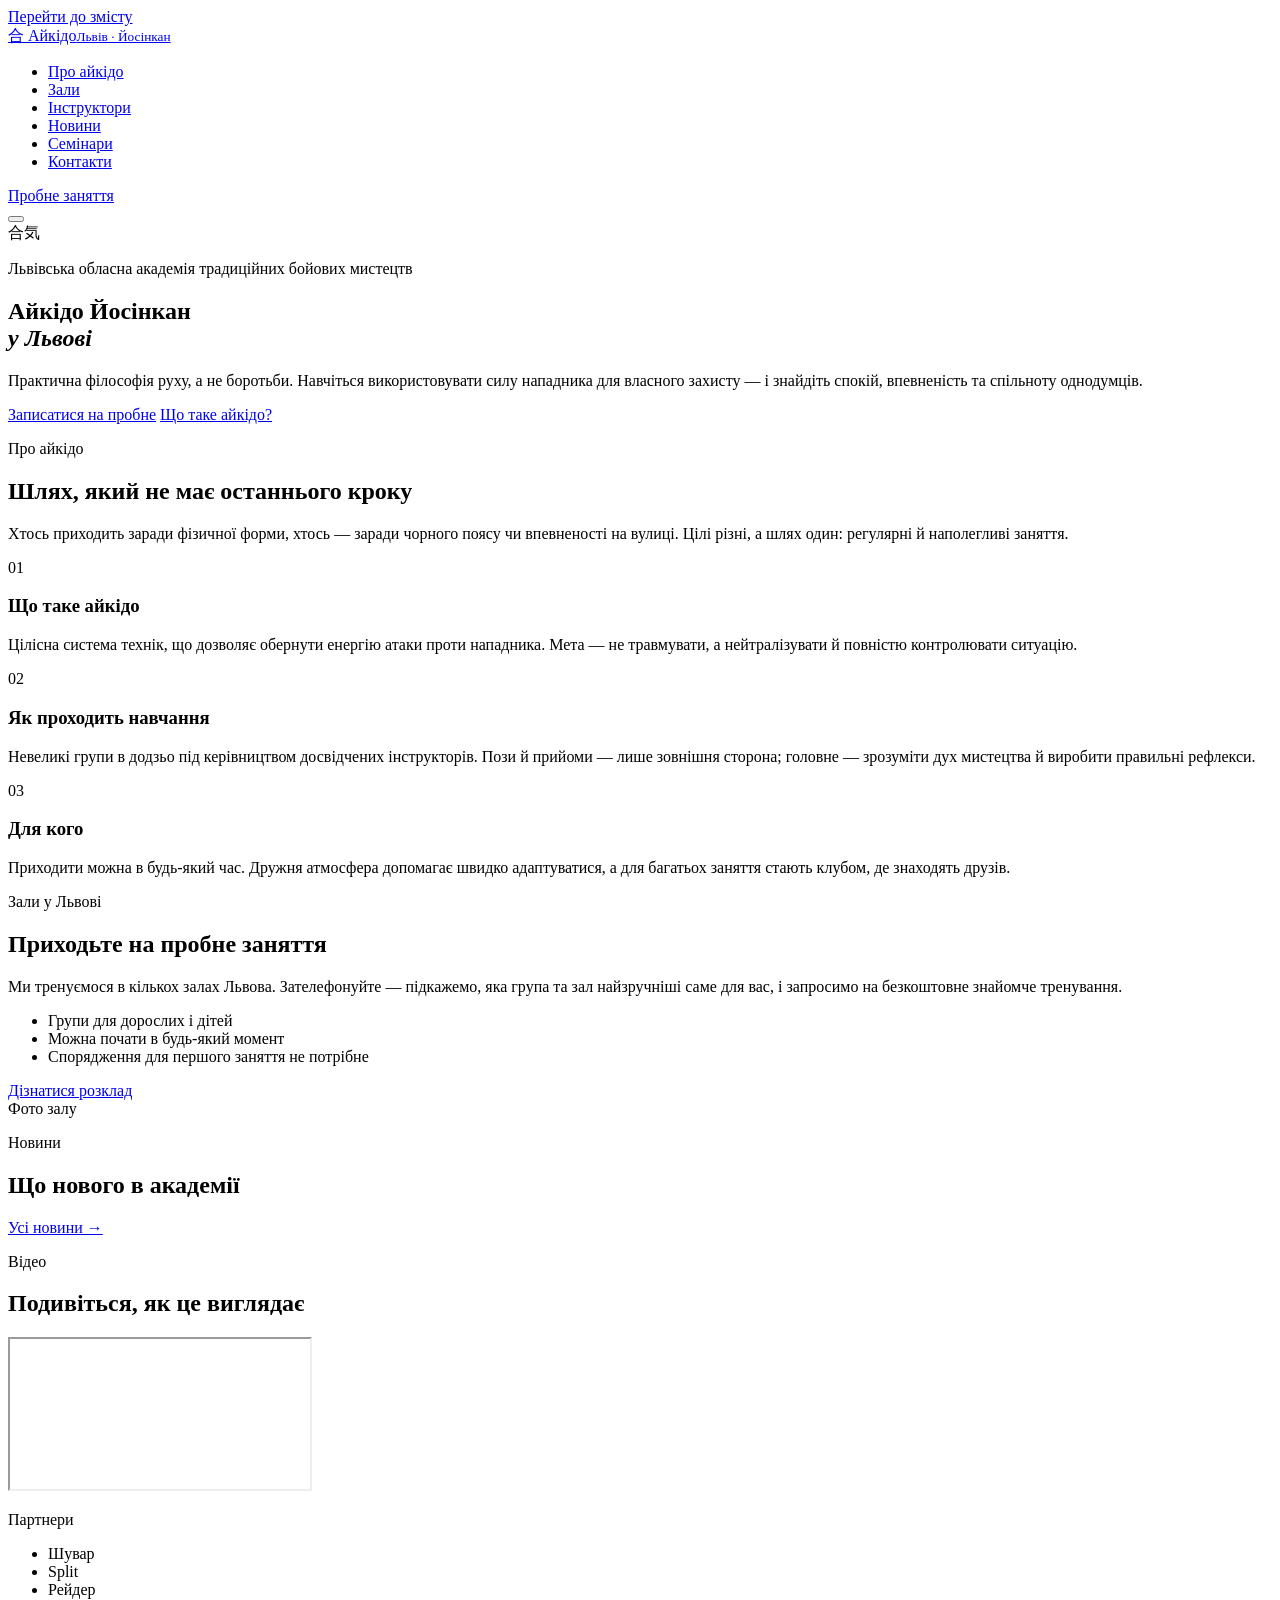
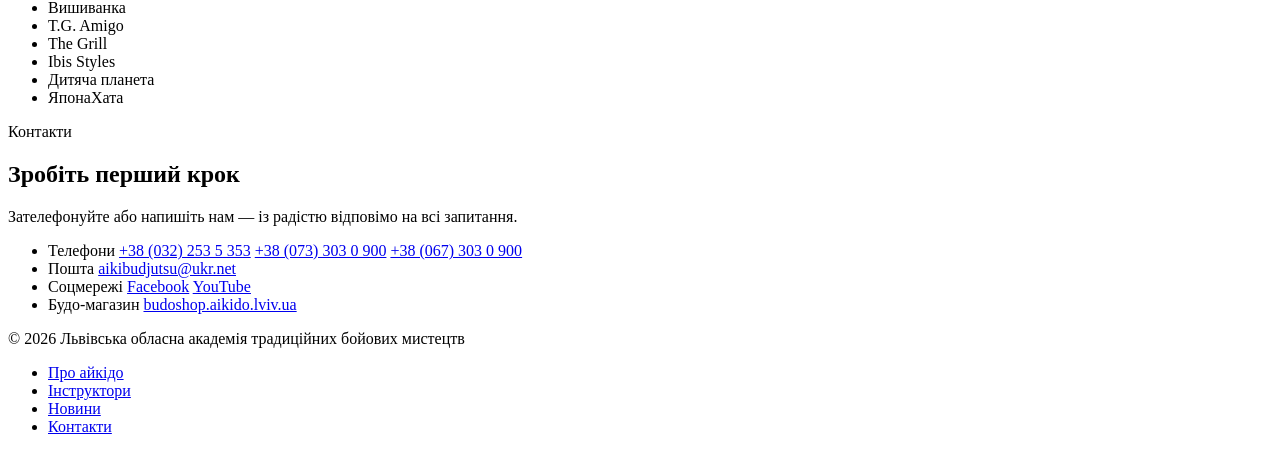
==== index.html @ 8a6de1aa "Add files via upload" ====
<!DOCTYPE html>
<html lang="uk">
<head>
  <meta charset="UTF-8">
  <meta name="viewport" content="width=device-width, initial-scale=1">
  <title>Айкідо Йосінкан у Львові — Академія традиційних бойових мистецтв</title>
  <meta name="description" content="Айкідо Йосінкан у Львові: тренування для дорослих і дітей, міжнародні семінари, досвідчені інструктори. Приходьте на пробне заняття.">
  <meta name="theme-color" content="#f4efe4">

  <link rel="preconnect" href="https://fonts.googleapis.com">
  <link rel="preconnect" href="https://fonts.gstatic.com" crossorigin>
  <link href="https://fonts.googleapis.com/css2?family=Cormorant+Garamond:ital,wght@0,500;0,600;0,700;1,600&family=Manrope:wght@400;500;600;700&display=swap" rel="stylesheet">
  <link rel="stylesheet" href="css/style.css">
</head>
<body>
  <a class="skip-link" href="#main">Перейти до змісту</a>

  <!-- ШАПКА -->
  <header class="header" id="header">
    <div class="container header__inner">
      <a href="index.html" class="logo" aria-label="Айкідо Львів — на головну">
        <span class="logo__mark" aria-hidden="true">合</span>
        <span class="logo__text">Айкідо<small>Львів · Йосінкан</small></span>
      </a>

      <nav class="nav" id="nav" aria-label="Головне меню">
        <ul class="nav__list">
          <li><a href="#about">Про айкідо</a></li>
          <li><a href="halls.html">Зали</a></li>
          <li><a href="instructors.html">Інструктори</a></li>
          <li><a href="news.html">Новини</a></li>
          <li><a href="seminars.html">Семінари</a></li>
          <li><a href="contacts.html">Контакти</a></li>
        </ul>
        <a href="contacts.html" class="btn btn--primary nav__cta">Пробне заняття</a>
      </nav>

      <button class="burger" id="burger" aria-label="Відкрити меню" aria-expanded="false" aria-controls="nav">
        <span></span><span></span><span></span>
      </button>
    </div>
  </header>

  <main id="main">
    <!-- HERO -->
    <section class="hero" id="top">
      <div class="hero__bg" aria-hidden="true">
        <div class="hero__circle"></div>
        <span class="hero__kanji">合気</span>
      </div>
      <div class="container hero__inner">
        <p class="eyebrow">Львівська обласна академія традиційних бойових мистецтв</p>
        <h1 class="hero__title">Айкідо Йосінкан<br><em>у Львові</em></h1>
        <p class="hero__lead">
          Практична філософія руху, а не боротьби. Навчіться використовувати силу нападника
          для власного захисту — і знайдіть спокій, впевненість та спільноту однодумців.
        </p>
        <div class="hero__actions">
          <a href="#contacts" class="btn btn--primary btn--lg">Записатися на пробне</a>
          <a href="#about" class="btn btn--ghost btn--lg">Що таке айкідо?</a>
        </div>
      </div>
      <a href="#about" class="hero__scroll" aria-label="Прокрутити вниз"><span></span></a>
    </section>

    <!-- ПРО АЙКІДО -->
    <section class="section" id="about">
      <div class="container">
        <header class="section__head reveal">
          <p class="eyebrow">Про айкідо</p>
          <h2>Шлях, який не має останнього кроку</h2>
          <p class="section__sub">
            Хтось приходить заради фізичної форми, хтось — заради чорного поясу чи впевненості на вулиці.
            Цілі різні, а шлях один: регулярні й наполегливі заняття.
          </p>
        </header>

        <div class="cards">
          <article class="card reveal">
            <span class="card__num">01</span>
            <h3>Що таке айкідо</h3>
            <p>
              Цілісна система технік, що дозволяє обернути енергію атаки проти нападника.
              Мета — не травмувати, а нейтралізувати й повністю контролювати ситуацію.
            </p>
          </article>
          <article class="card reveal">
            <span class="card__num">02</span>
            <h3>Як проходить навчання</h3>
            <p>
              Невеликі групи в додзьо під керівництвом досвідчених інструкторів.
              Пози й прийоми — лише зовнішня сторона; головне — зрозуміти дух мистецтва
              й виробити правильні рефлекси.
            </p>
          </article>
          <article class="card reveal">
            <span class="card__num">03</span>
            <h3>Для кого</h3>
            <p>
              Приходити можна в будь-який час. Дружня атмосфера допомагає швидко
              адаптуватися, а для багатьох заняття стають клубом, де знаходять друзів.
            </p>
          </article>
        </div>
      </div>
    </section>

    <!-- ЗАЛИ -->
    <section class="section section--alt" id="halls">
      <div class="container split">
        <div class="split__text reveal">
          <p class="eyebrow">Зали у Львові</p>
          <h2>Приходьте на пробне заняття</h2>
          <p>
            Ми тренуємося в кількох залах Львова. Зателефонуйте — підкажемо, яка група та зал
            найзручніші саме для вас, і запросимо на безкоштовне знайомче тренування.
          </p>
          <ul class="checklist">
            <li>Групи для дорослих і дітей</li>
            <li>Можна почати в будь-який момент</li>
            <li>Спорядження для першого заняття не потрібне</li>
          </ul>
          <!-- TODO: підставити реальний перелік залів, адрес і розкладу -->
          <a href="halls.html" class="btn btn--primary">Дізнатися розклад</a>
        </div>
        <div class="split__media reveal" aria-hidden="true">
          <!-- Замініть на реальне фото залу: <img src="img/hall.jpg" alt="Додзьо" loading="lazy"> -->
          <div class="photo-placeholder">
            <span>Фото залу</span>
          </div>
        </div>
      </div>
    </section>

    <!-- НОВИНИ -->
    <section class="section" id="news">
      <div class="container">
        <header class="section__head section__head--row reveal">
          <div>
            <p class="eyebrow">Новини</p>
            <h2>Що нового в академії</h2>
          </div>
          <a href="news.html" class="link-arrow">Усі новини →</a>
        </header>
        <div class="grid grid--news" id="news-list" data-limit="3" aria-live="polite"></div>
      </div>
    </section>

    <!-- ВІДЕО -->
    <section class="section section--dark" id="video">
      <div class="container video">
        <header class="section__head reveal">
          <p class="eyebrow">Відео</p>
          <h2>Подивіться, як це виглядає</h2>
        </header>
        <div class="video__frame reveal">
          <iframe
            src="https://www.youtube.com/embed/videoseries?list=PL8HA7BQOdYAo8RRhl5BaOKqo_mc8qmQRh"
            title="Відео академії айкібудзюцу"
            loading="lazy"
            allow="accelerometer; autoplay; clipboard-write; encrypted-media; gyroscope; picture-in-picture"
            allowfullscreen></iframe>
        </div>
      </div>
    </section>

    <!-- ПАРТНЕРИ -->
    <section class="section section--tight" id="partners">
      <div class="container">
        <p class="eyebrow eyebrow--center">Партнери</p>
        <ul class="partners">
          <li>Шувар</li>
          <li>Split</li>
          <li>Рейдер</li>
          <li>Вишиванка</li>
          <li>T.G. Amigo</li>
          <li>The Grill</li>
          <li>Ibis Styles</li>
          <li>Дитяча планета</li>
          <li>ЯпонаХата</li>
        </ul>
      </div>
    </section>

    <!-- КОНТАКТИ / CTA -->
    <section class="section cta" id="contacts">
      <div class="container cta__inner">
        <div class="reveal">
          <p class="eyebrow">Контакти</p>
          <h2>Зробіть перший крок</h2>
          <p class="section__sub">Зателефонуйте або напишіть нам — із радістю відповімо на всі запитання.</p>
        </div>
        <ul class="contact-list reveal">
          <li>
            <span class="contact-list__label">Телефони</span>
            <a href="tel:+380322535353">+38 (032) 253 5 353</a>
            <a href="tel:+380733030900">+38 (073) 303 0 900</a>
            <a href="tel:+380673030900">+38 (067) 303 0 900</a>
          </li>
          <li>
            <span class="contact-list__label">Пошта</span>
            <a href="mailto:aikibudjutsu@ukr.net">aikibudjutsu@ukr.net</a>
          </li>
          <li>
            <span class="contact-list__label">Соцмережі</span>
            <a href="http://www.facebook.com/pages/Akademy-Aikibujutsu-Lvov-federation-of-Yoshinkan-Aikido/354203761275523" target="_blank" rel="noopener">Facebook</a>
            <a href="https://www.youtube.com/user/AcademyAikibujutsu" target="_blank" rel="noopener">YouTube</a>
          </li>
          <li>
            <span class="contact-list__label">Будо-магазин</span>
            <a href="https://budoshop.aikido.lviv.ua" target="_blank" rel="noopener">budoshop.aikido.lviv.ua</a>
          </li>
        </ul>
      </div>
    </section>
  </main>

  <!-- ПІДВАЛ -->
  <footer class="footer">
    <div class="container footer__inner">
      <p>© <span id="year">2026</span> Львівська обласна академія традиційних бойових мистецтв</p>
      <ul class="footer__links">
        <li><a href="#about">Про айкідо</a></li>
        <li><a href="instructors.html">Інструктори</a></li>
        <li><a href="news.html">Новини</a></li>
        <li><a href="contacts.html">Контакти</a></li>
      </ul>
    </div>
  </footer>

  <script src="js/data.js"></script>
  <script src="js/main.js"></script>
</body>
</html>
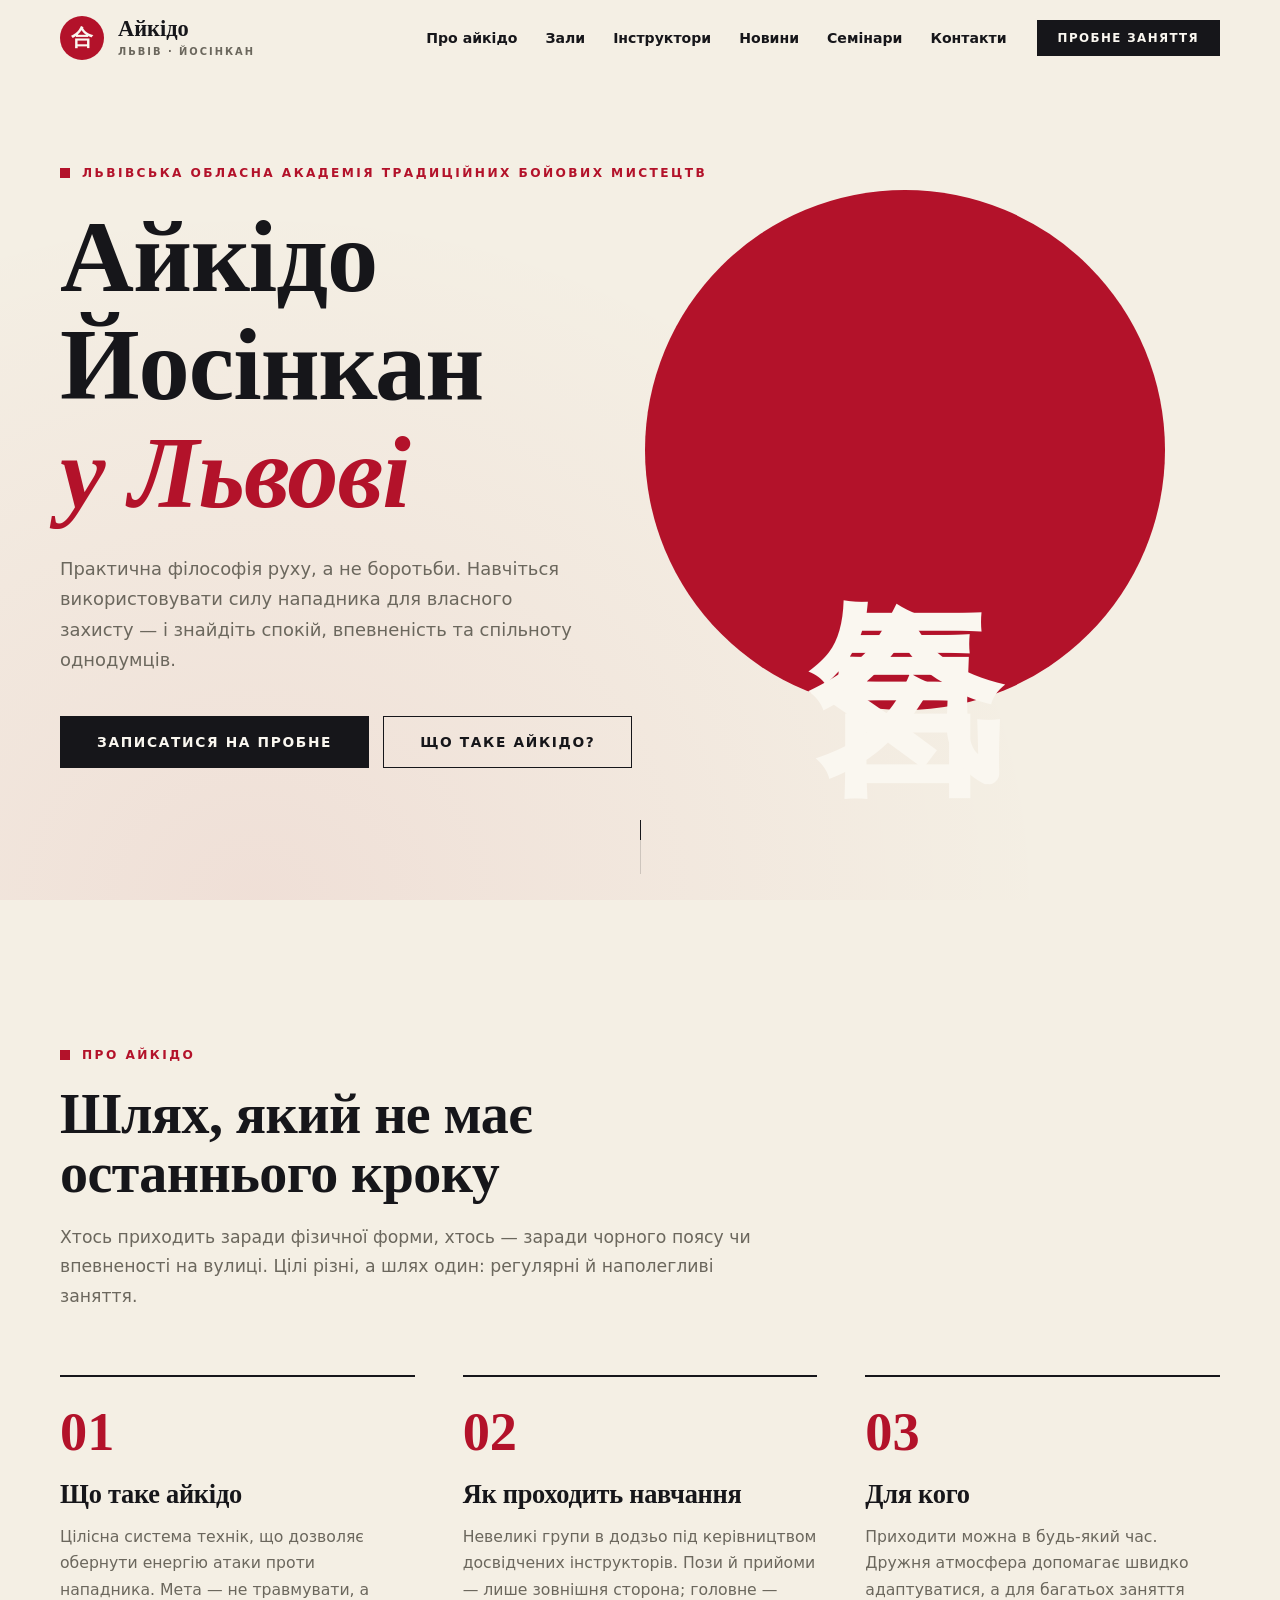
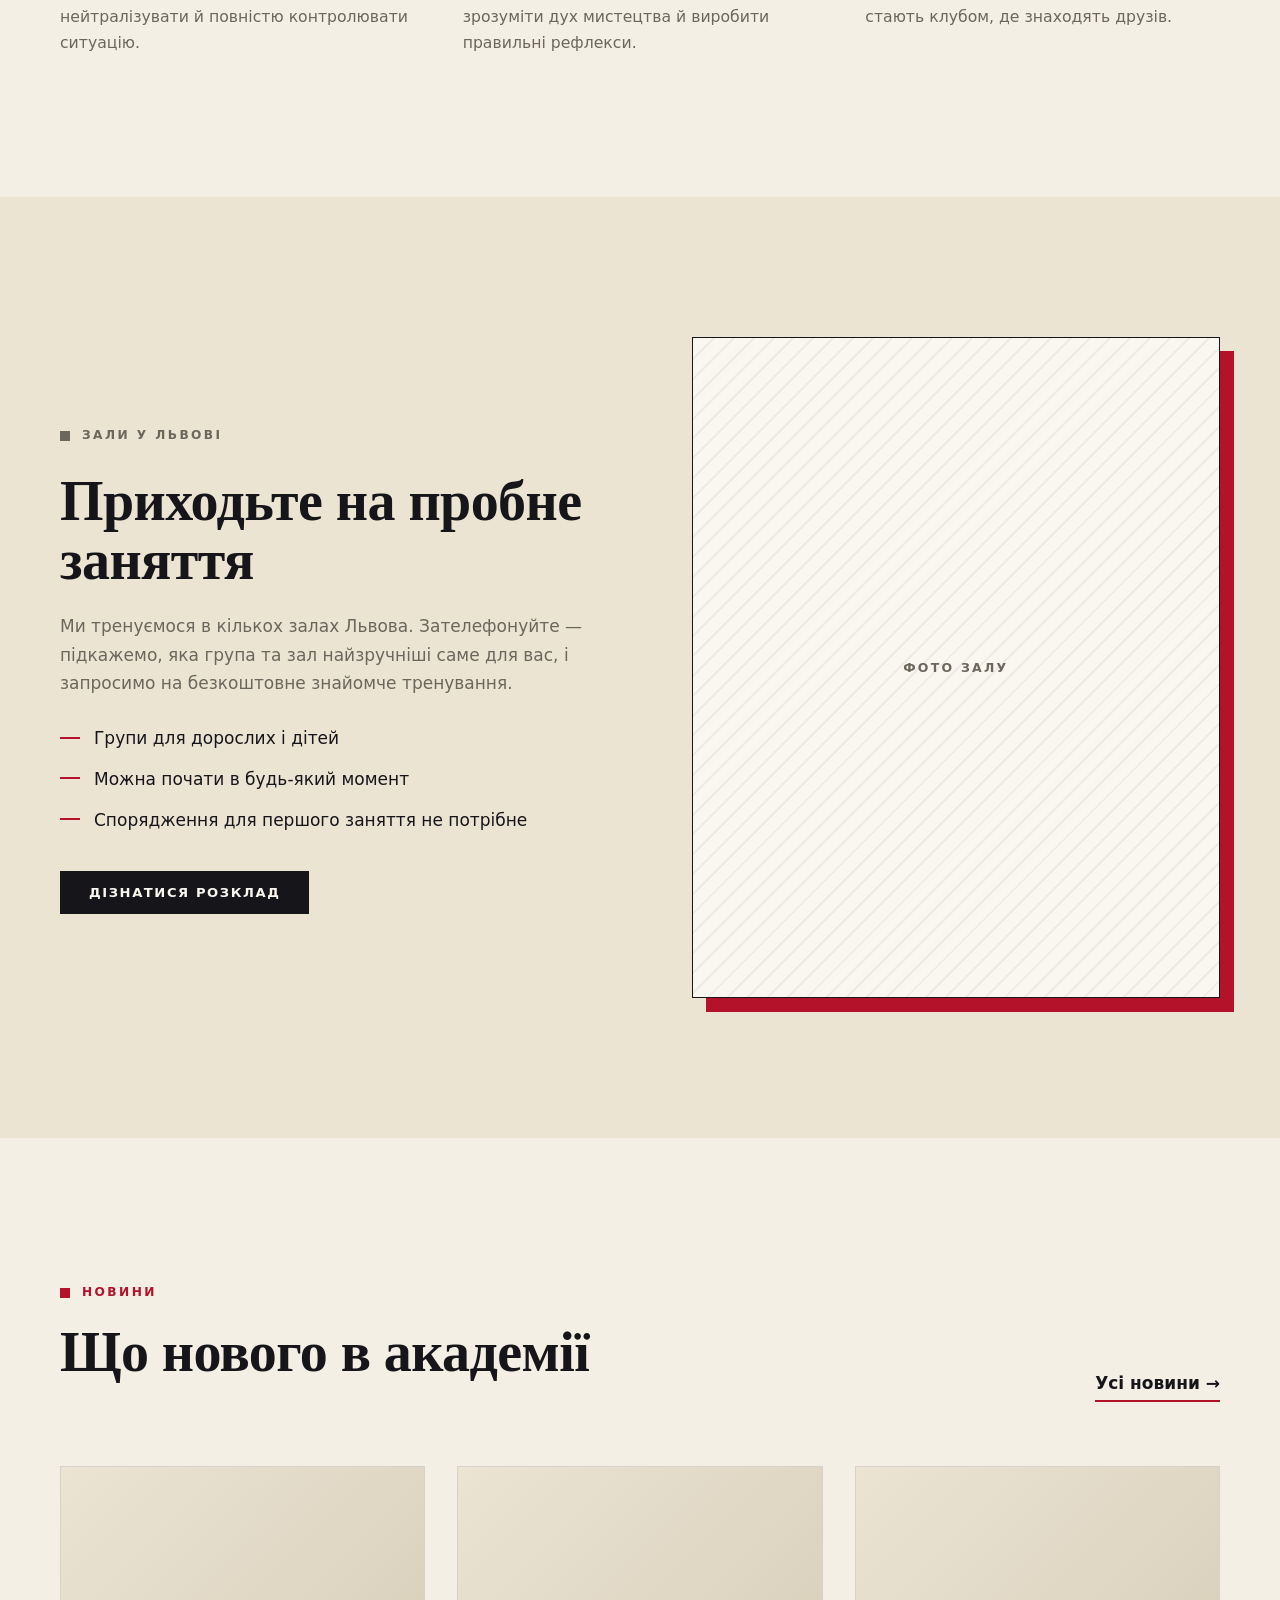
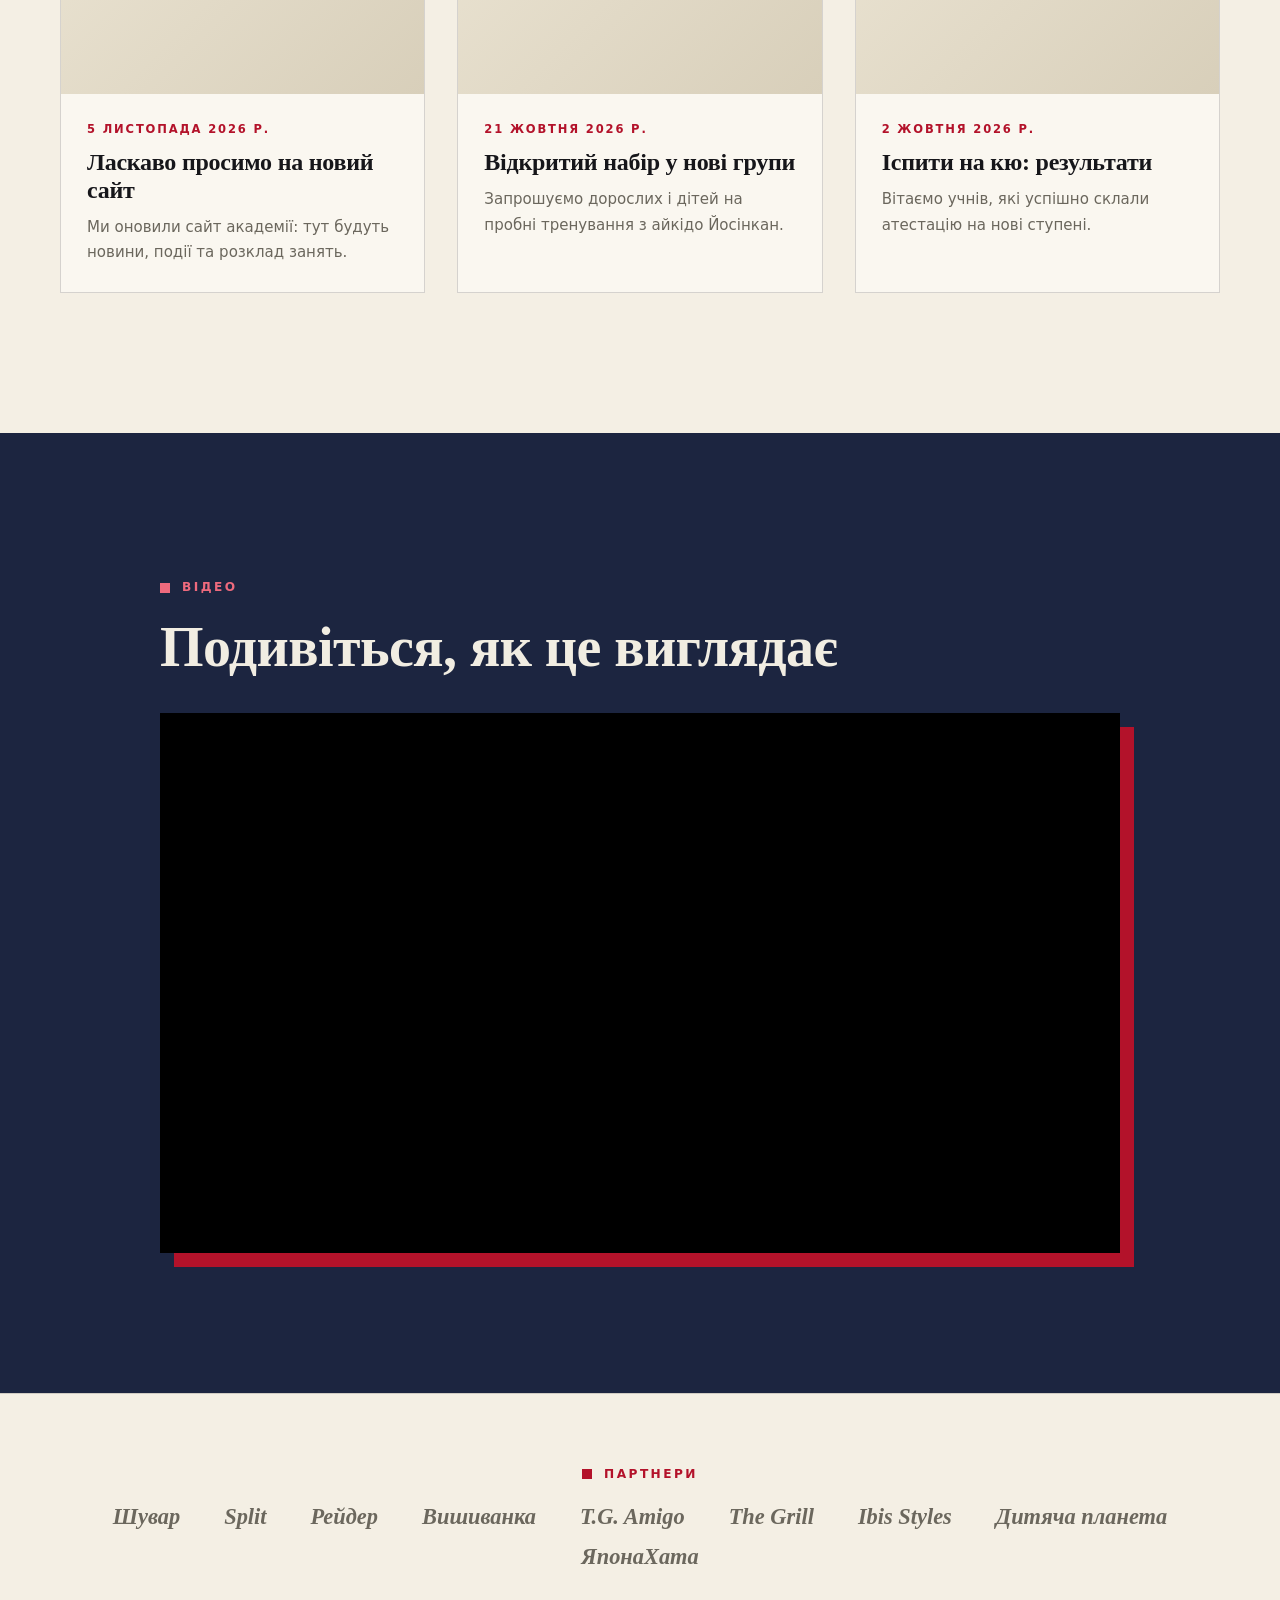
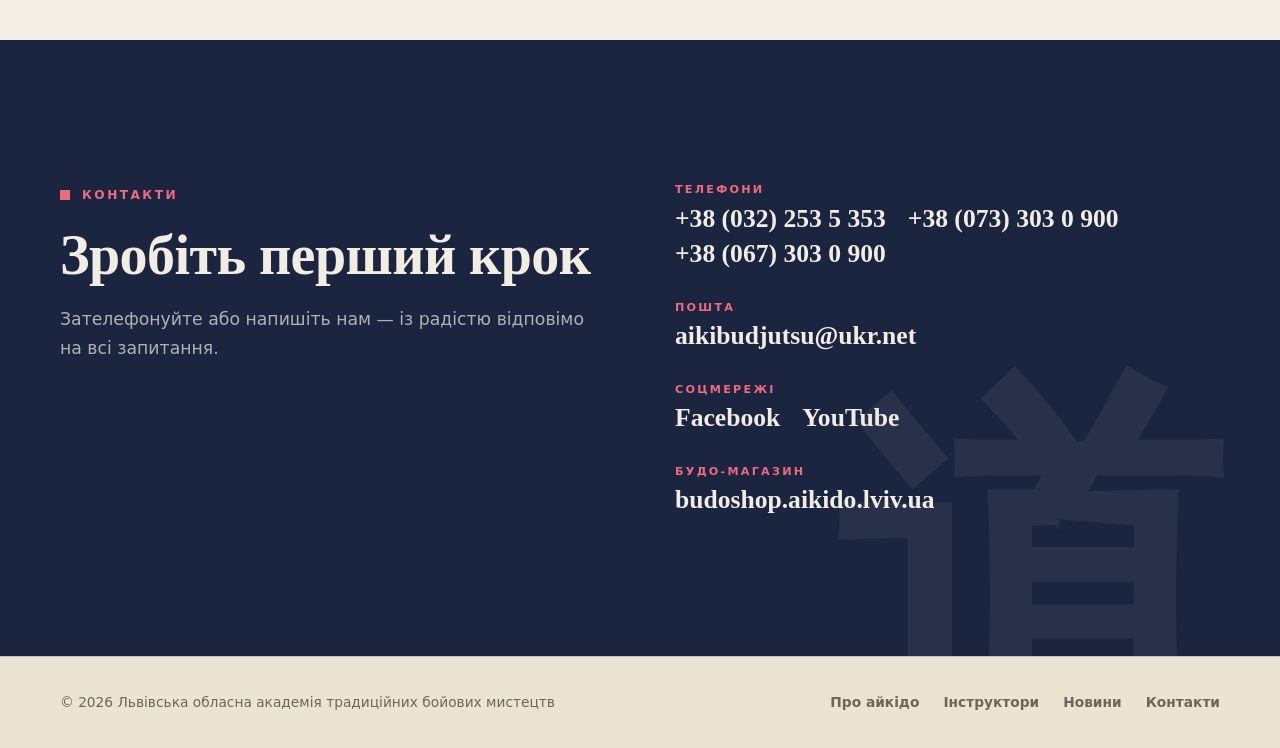
==== commit fb6d3e65: "Update index.html" ====
--- a/index.html
+++ b/index.html
@@ -155,7 +155,7 @@
         </header>
         <div class="video__frame reveal">
           <iframe
-            src="https://www.youtube.com/embed/videoseries?list=PL8HA7BQOdYAo8RRhl5BaOKqo_mc8qmQRh"
+            src="https://youtu.be/_jmmj0fNS-0?si=Cm6_vCLoKXgEI-3q"
             title="Відео академії айкібудзюцу"
             loading="lazy"
             allow="accelerometer; autoplay; clipboard-write; encrypted-media; gyroscope; picture-in-picture"
--- a/css/style.css
+++ b/css/style.css
@@ -0,0 +1,361 @@
+/* =========================================================
+   Айкідо Львів — дизайн v2 «Васі» (світлий, паперовий)
+   Рисовий папір + тушь + кіновар (печатка) + індиго
+   ========================================================= */
+
+:root {
+  --bg: #f4efe4;
+  --bg-alt: #ebe4d3;
+  --paper: #faf7f0;
+  --ink: #16161a;
+  --muted: #6b675d;
+  --line: rgba(22, 22, 26, 0.16);
+  --accent: #b3122a;
+  --accent-hover: #8f0e21;
+  --indigo: #1c2540;
+  --on-dark: #f1ede2;
+  --on-dark-muted: rgba(241, 237, 226, 0.7);
+
+  --font-body: "Manrope", system-ui, -apple-system, "Segoe UI", sans-serif;
+  --font-head: "Cormorant Garamond", Georgia, "Times New Roman", serif;
+
+  --container: 1160px;
+  --header-h: 76px;
+  --ease: cubic-bezier(0.2, 0.7, 0.2, 1);
+}
+
+/* ---------- Reset ---------- */
+*, *::before, *::after { box-sizing: border-box; }
+html { scroll-behavior: smooth; scroll-padding-top: calc(var(--header-h) + 12px); }
+body {
+  margin: 0;
+  font-family: var(--font-body);
+  font-size: 17px;
+  line-height: 1.7;
+  color: var(--ink);
+  background: var(--bg);
+  -webkit-font-smoothing: antialiased;
+}
+img, iframe { max-width: 100%; display: block; }
+a { color: inherit; text-decoration: none; }
+ul { margin: 0; padding: 0; list-style: none; }
+h1, h2, h3, p { margin: 0; }
+:focus-visible { outline: 2px solid var(--accent); outline-offset: 3px; }
+
+.container { width: min(100% - 40px, var(--container)); margin-inline: auto; }
+
+.skip-link {
+  position: absolute; left: 12px; top: -60px; z-index: 200;
+  background: var(--ink); color: var(--paper); padding: 10px 16px;
+  transition: top .2s;
+}
+.skip-link:focus { top: 12px; }
+
+/* ---------- Типографіка ---------- */
+h1, h2, h3 { font-family: var(--font-head); font-weight: 700; line-height: 1.05; letter-spacing: -0.01em; }
+h2 { font-size: clamp(2.3rem, 4.4vw, 3.5rem); }
+h3 { font-size: 1.65rem; line-height: 1.15; }
+
+.eyebrow {
+  display: inline-flex; align-items: center; gap: 12px;
+  font-size: .76rem; font-weight: 700; letter-spacing: .2em; text-transform: uppercase;
+  color: var(--accent); margin-bottom: 20px;
+}
+/* Квадратна «печатка» перед підписом */
+.eyebrow::before { content: ""; width: 10px; height: 10px; background: currentColor; flex: none; }
+.eyebrow--center { display: flex; justify-content: center; }
+
+/* ---------- Кнопки ---------- */
+.btn {
+  display: inline-flex; align-items: center; justify-content: center;
+  padding: 13px 28px; border: 1.5px solid var(--ink); border-radius: 0;
+  font: 700 .82rem var(--font-body); letter-spacing: .12em; text-transform: uppercase;
+  cursor: pointer; white-space: nowrap; background: transparent; color: var(--ink);
+  transition: background .25s var(--ease), border-color .25s var(--ease), color .25s, transform .25s var(--ease);
+}
+.btn:hover { transform: translateY(-2px); }
+.btn--primary { background: var(--ink); color: var(--paper); }
+.btn--primary:hover { background: var(--accent); border-color: var(--accent); }
+.btn--ghost:hover { background: var(--ink); color: var(--paper); }
+.btn--lg { padding: 17px 36px; font-size: .86rem; }
+
+.link-arrow { font-weight: 700; border-bottom: 2px solid var(--accent); padding-bottom: 2px; transition: color .2s; }
+.link-arrow:hover { color: var(--accent); }
+
+/* ---------- Шапка ---------- */
+.header {
+  position: fixed; inset: 0 0 auto 0; z-index: 100; height: var(--header-h);
+  display: flex; align-items: center;
+  transition: background .3s, backdrop-filter .3s, border-color .3s;
+  border-bottom: 1px solid transparent;
+}
+.header.is-scrolled, .header--solid {
+  background: rgba(244, 239, 228, .9);
+  backdrop-filter: blur(12px);
+  border-bottom-color: var(--line);
+}
+.header__inner { display: flex; align-items: center; justify-content: space-between; gap: 24px; }
+
+.logo { display: flex; align-items: center; gap: 14px; }
+.logo__mark {
+  display: grid; place-items: center; width: 44px; height: 44px; border-radius: 50%;
+  background: var(--accent); color: var(--paper); font: 700 1.35rem var(--font-head);
+}
+.logo__text { display: flex; flex-direction: column; font: 700 1.4rem/1 var(--font-head); }
+.logo__text small { font: 600 .62rem var(--font-body); letter-spacing: .2em; text-transform: uppercase; color: var(--muted); margin-top: 5px; }
+
+.nav { display: flex; align-items: center; gap: 30px; }
+.nav__list { display: flex; gap: 28px; }
+.nav__list a { font-size: .88rem; font-weight: 600; color: var(--ink); position: relative; padding: 6px 0; transition: color .2s; }
+.nav__list a::after {
+  content: ""; position: absolute; left: 0; bottom: 0; width: 100%; height: 2px;
+  background: var(--accent); transform: scaleX(0); transform-origin: left; transition: transform .3s var(--ease);
+}
+.nav__list a:hover { color: var(--accent); }
+.nav__list a:hover::after, .nav__list a[aria-current="page"]::after { transform: scaleX(1); }
+.nav__list a[aria-current="page"] { color: var(--accent); }
+.nav__cta { padding: 10px 20px; font-size: .74rem; }
+
+.burger { display: none; width: 44px; height: 44px; background: none; border: 0; cursor: pointer; position: relative; }
+.burger span { position: absolute; left: 10px; width: 24px; height: 2px; background: var(--ink); transition: transform .3s var(--ease), opacity .2s; }
+.burger span:nth-child(1) { top: 15px; }
+.burger span:nth-child(2) { top: 21px; }
+.burger span:nth-child(3) { top: 27px; }
+.burger[aria-expanded="true"] span:nth-child(1) { transform: translateY(6px) rotate(45deg); }
+.burger[aria-expanded="true"] span:nth-child(2) { opacity: 0; }
+.burger[aria-expanded="true"] span:nth-child(3) { transform: translateY(-6px) rotate(-45deg); }
+
+/* ---------- Hero ---------- */
+.hero {
+  position: relative; min-height: 100svh; display: flex; align-items: center;
+  padding: calc(var(--header-h) + 40px) 0 90px; overflow: hidden; isolation: isolate;
+  background:
+    radial-gradient(ellipse at 20% 100%, rgba(179,18,42,.07), transparent 55%),
+    var(--bg);
+}
+.hero__bg { position: absolute; inset: 0; z-index: -1; pointer-events: none; }
+/* Червоне коло (хіномару) */
+.hero__circle {
+  position: absolute; right: 9%; top: 50%; width: min(42vw, 520px); aspect-ratio: 1;
+  transform: translateY(-50%); border-radius: 50%; background: var(--accent);
+}
+/* Вертикальний ієрогліф поверх кола */
+.hero__kanji {
+  position: absolute; right: calc(9% + min(42vw, 520px) / 2 - .5em); top: 50%; transform: translateY(-50%);
+  writing-mode: vertical-rl; white-space: nowrap; font: 700 clamp(6rem, 15vw, 13rem)/1 var(--font-head);
+  color: var(--paper); letter-spacing: .02em; user-select: none;
+}
+.hero__inner { position: relative; max-width: 700px; margin-left: max(20px, calc((100vw - var(--container)) / 2)); }
+.hero__title { font-size: clamp(3.2rem, 8vw, 6.6rem); margin-bottom: 28px; }
+.hero__title em { font-style: italic; font-weight: 600; color: var(--accent); }
+.hero__lead { max-width: 520px; font-size: 1.12rem; color: var(--muted); margin-bottom: 40px; }
+.hero__actions { display: flex; flex-wrap: wrap; gap: 14px; }
+
+.hero__scroll {
+  position: absolute; left: 50%; bottom: 26px; width: 1px; height: 54px; margin-left: -.5px;
+  background: var(--line); overflow: hidden;
+}
+.hero__scroll span {
+  position: absolute; left: 0; top: 0; width: 1px; height: 20px; background: var(--ink);
+  animation: scroll-line 2s var(--ease) infinite;
+}
+@keyframes scroll-line { 0% { transform: translateY(-20px); } 100% { transform: translateY(54px); } }
+
+/* ---------- Секції ---------- */
+.section { padding: clamp(80px, 11vw, 140px) 0; }
+.section--alt { background: var(--bg-alt); }
+.section--tight { padding: 70px 0; border-top: 1px solid var(--line); }
+.section--article { padding-top: calc(var(--header-h) + 50px); }
+
+.section--dark { background: var(--indigo); color: var(--on-dark); }
+.section--dark .eyebrow { color: #ee6a7d; }
+.section--dark .section__sub { color: var(--on-dark-muted); }
+
+.section__head { max-width: 700px; margin-bottom: 64px; }
+.section__head h2 { margin-bottom: 20px; }
+.section__sub { color: var(--muted); font-size: 1.08rem; }
+.section__head--row { max-width: none; display: flex; justify-content: space-between; align-items: flex-end; gap: 20px; flex-wrap: wrap; }
+
+/* ---------- Блоки «Про айкідо» ---------- */
+.cards { display: grid; grid-template-columns: repeat(3, 1fr); gap: 48px; }
+.card { border-top: 2px solid var(--ink); padding-top: 28px; transition: border-color .3s; }
+.card:hover { border-color: var(--accent); }
+.card__num { display: block; font: 600 3.4rem/1 var(--font-head); color: var(--accent); margin-bottom: 20px; }
+.card h3 { margin-bottom: 14px; }
+.card p { color: var(--muted); font-size: .98rem; }
+
+/* ---------- Split ---------- */
+.split { display: grid; grid-template-columns: 1.05fr 1fr; gap: clamp(36px, 6vw, 96px); align-items: center; }
+.split__text h2 { margin-bottom: 22px; }
+.split__text > p { color: var(--muted); margin-bottom: 26px; }
+.checklist { margin-bottom: 36px; display: grid; gap: 12px; }
+.checklist li { position: relative; padding-left: 34px; font-weight: 500; }
+.checklist li::before {
+  content: ""; position: absolute; left: 0; top: .72em; width: 20px; height: 2px; background: var(--accent);
+}
+.photo-placeholder {
+  aspect-ratio: 4 / 5; display: grid; place-items: center;
+  background: repeating-linear-gradient(135deg, rgba(22,22,26,.05) 0 2px, transparent 2px 14px), var(--paper);
+  border: 1px solid var(--ink); color: var(--muted);
+  font-size: .78rem; font-weight: 700; letter-spacing: .18em; text-transform: uppercase;
+  box-shadow: 14px 14px 0 var(--accent);
+}
+.split__media img { width: 100%; aspect-ratio: 4 / 5; object-fit: cover; box-shadow: 14px 14px 0 var(--accent); }
+
+/* ---------- Сітки ---------- */
+.grid { display: grid; gap: 32px; }
+.grid--instructors { grid-template-columns: repeat(auto-fill, minmax(240px, 1fr)); }
+.grid--news { grid-template-columns: repeat(auto-fill, minmax(300px, 1fr)); }
+
+.person__photo {
+  aspect-ratio: 3 / 4; margin-bottom: 20px; overflow: hidden; display: grid; place-items: center;
+  background: var(--bg-alt); border: 1px solid var(--line);
+  font: 700 5rem var(--font-head); color: rgba(22,22,26,.22);
+}
+.person__photo img { width: 100%; height: 100%; object-fit: cover; transition: transform .6s var(--ease); }
+.person:hover .person__photo img { transform: scale(1.05); }
+.person__name { font: 700 1.5rem var(--font-head); margin-bottom: 4px; }
+.person__role { color: var(--accent); font-size: .8rem; font-weight: 700; letter-spacing: .1em; text-transform: uppercase; margin-bottom: 10px; }
+.person__bio { color: var(--muted); font-size: .94rem; }
+
+.news-card {
+  display: flex; flex-direction: column; background: var(--paper); border: 1px solid var(--line);
+  transition: transform .35s var(--ease), box-shadow .35s var(--ease), border-color .35s;
+}
+.news-card:hover { transform: translateY(-5px); border-color: var(--ink); box-shadow: 8px 8px 0 var(--ink); }
+.news-card__img { aspect-ratio: 16 / 10; background: linear-gradient(135deg, var(--bg-alt), #d8cfba); overflow: hidden; }
+.news-card__img img { width: 100%; height: 100%; object-fit: cover; }
+.news-card__body { padding: 26px; display: flex; flex-direction: column; gap: 10px; flex: 1; }
+.news-card time { font-size: .72rem; letter-spacing: .16em; text-transform: uppercase; color: var(--accent); font-weight: 700; }
+.news-card h3 { font-size: 1.5rem; }
+.news-card p { color: var(--muted); font-size: .94rem; }
+
+/* ---------- Події ---------- */
+.events { border-top: 2px solid var(--ink); }
+.event {
+  display: grid; grid-template-columns: 130px 1fr auto; gap: 28px; align-items: center;
+  padding: 30px 8px; border-bottom: 1px solid var(--line); transition: background .3s, padding .3s var(--ease);
+}
+.event:hover { background: var(--paper); padding-inline: 22px; }
+.event__date { font-family: var(--font-head); }
+.event__day { display: block; font-size: 3.4rem; font-weight: 700; line-height: .9; }
+.event__month { display: block; font: 700 .72rem var(--font-body); letter-spacing: .16em; text-transform: uppercase; color: var(--accent); margin-top: 8px; }
+.event__title { font: 700 1.7rem var(--font-head); margin-bottom: 6px; }
+.event__meta { color: var(--muted); font-size: .94rem; }
+.event__tag { padding: 6px 14px; border: 1px solid var(--ink); font-size: .7rem; font-weight: 700; letter-spacing: .14em; text-transform: uppercase; }
+
+/* ---------- Відео ---------- */
+.video { max-width: 960px; }
+.video .section__head { margin-bottom: 36px; }
+.video__frame { aspect-ratio: 16 / 9; overflow: hidden; background: #000; box-shadow: 14px 14px 0 var(--accent); }
+.video__frame iframe { width: 100%; height: 100%; border: 0; }
+
+/* ---------- Партнери ---------- */
+.partners { display: flex; flex-wrap: wrap; justify-content: center; gap: 14px 44px; margin-top: 8px; }
+.partners li { color: var(--muted); font: italic 600 1.4rem var(--font-head); transition: color .2s; }
+.partners li:hover { color: var(--ink); }
+
+/* ---------- Контакти / CTA ---------- */
+.cta { background: var(--indigo); color: var(--on-dark); position: relative; overflow: hidden; }
+.cta::after {
+  content: "道"; position: absolute; right: 3%; bottom: -22%; font: 700 26rem/1 var(--font-head);
+  color: rgba(255,255,255,.05); pointer-events: none; user-select: none;
+}
+.cta .eyebrow { color: #ee6a7d; }
+.cta .section__sub { color: var(--on-dark-muted); }
+.cta__inner { position: relative; z-index: 1; display: grid; grid-template-columns: 1fr 1fr; gap: 70px; align-items: start; }
+.cta h2 { margin-bottom: 20px; }
+.contact-list { display: grid; gap: 28px; }
+.contact-list li { display: flex; flex-wrap: wrap; gap: 4px 22px; align-items: baseline; }
+.contact-list__label { width: 100%; font-size: .7rem; letter-spacing: .2em; text-transform: uppercase; color: #ee6a7d; font-weight: 700; }
+.contact-list a { font: 600 1.6rem var(--font-head); border-bottom: 1px solid transparent; transition: border-color .2s, color .2s; }
+.contact-list a:hover { border-bottom-color: var(--on-dark); }
+
+/* ---------- Підвал ---------- */
+.footer { padding: 34px 0; border-top: 1px solid var(--line); font-size: .86rem; color: var(--muted); background: var(--bg-alt); }
+.footer__inner { display: flex; justify-content: space-between; gap: 20px; flex-wrap: wrap; align-items: center; }
+.footer__links { display: flex; gap: 24px; flex-wrap: wrap; }
+.footer__links a { font-weight: 600; }
+.footer__links a:hover { color: var(--accent); }
+
+/* ---------- Внутрішні сторінки ---------- */
+.page-hero {
+  padding: calc(var(--header-h) + 80px) 0 64px;
+  background: var(--bg); border-bottom: 2px solid var(--ink); position: relative; overflow: hidden;
+}
+.page-hero::after {
+  content: ""; position: absolute; right: 8%; top: 50%; width: 180px; height: 180px; border-radius: 50%;
+  background: var(--accent); transform: translateY(-50%); opacity: .9;
+}
+.page-hero .container { position: relative; z-index: 1; }
+.page-hero h1 { font-size: clamp(2.8rem, 6vw, 4.8rem); margin-bottom: 16px; }
+.page-hero p { color: var(--muted); max-width: 620px; font-size: 1.1rem; }
+
+.empty { grid-column: 1 / -1; padding: 44px 20px; text-align: center; color: var(--muted); border: 1px dashed var(--ink); }
+
+.halls { display: grid; gap: 32px; grid-template-columns: repeat(auto-fill, minmax(320px, 1fr)); }
+.hall { background: var(--paper); border: 1px solid var(--line); display: flex; flex-direction: column; transition: box-shadow .35s var(--ease), transform .35s var(--ease); }
+.hall:hover { transform: translateY(-4px); box-shadow: 8px 8px 0 var(--ink); }
+.hall__img { width: 100%; aspect-ratio: 16 / 10; object-fit: cover; }
+.hall__body { padding: 28px; display: grid; gap: 12px; align-content: start; }
+.hall__addr { color: var(--accent); font-weight: 700; font-size: .92rem; }
+.hall__schedule { white-space: pre-line; color: var(--muted); }
+
+.article { max-width: 760px; }
+.article time { display: block; color: var(--accent); font-size: .74rem; letter-spacing: .18em; text-transform: uppercase; font-weight: 700; margin-bottom: 16px; }
+.article h1 { font-size: clamp(2.4rem, 5vw, 3.8rem); margin-bottom: 32px; }
+.article__img { width: 100%; margin-bottom: 34px; box-shadow: 12px 12px 0 var(--accent); }
+.article__body p { margin-bottom: 1.3em; font-size: 1.1rem; }
+.back-link { display: inline-block; margin-bottom: 30px; color: var(--muted); font-weight: 600; }
+.back-link:hover { color: var(--accent); }
+
+.more { margin-top: 28px; }
+
+/* ---------- Поява при прокрутці ---------- */
+.reveal { opacity: 0; transform: translateY(26px); transition: opacity .8s var(--ease), transform .8s var(--ease); }
+.reveal.is-visible { opacity: 1; transform: none; }
+
+/* ---------- Адаптив ---------- */
+@media (max-width: 960px) {
+  .cards { grid-template-columns: 1fr; gap: 40px; }
+  .split, .cta__inner { grid-template-columns: 1fr; }
+  .split__media { order: -1; }
+  .photo-placeholder, .split__media img { aspect-ratio: 16 / 10; }
+  .hero__circle { right: -16%; top: 38%; width: min(78vw, 520px); opacity: .13; }
+  .hero__kanji { right: 2%; top: 38%; color: var(--ink); opacity: .07; }
+  .page-hero::after { width: 110px; height: 110px; right: 5%; }
+}
+
+@media (max-width: 860px) {
+  .burger { display: block; }
+  .nav {
+    position: fixed; inset: var(--header-h) 0 auto 0; flex-direction: column; align-items: stretch; gap: 0;
+    background: var(--paper); padding: 12px 20px 28px; border-bottom: 2px solid var(--ink);
+    transform: translateY(-12px); opacity: 0; visibility: hidden;
+    transition: transform .3s var(--ease), opacity .3s, visibility .3s;
+  }
+  .nav.is-open { transform: none; opacity: 1; visibility: visible; }
+  .nav__list { flex-direction: column; gap: 0; }
+  .nav__list a { display: block; padding: 16px 0; font-size: 1.05rem; border-bottom: 1px solid var(--line); }
+  .nav__list a::after { display: none; }
+  .nav__cta { margin-top: 20px; padding: 14px 20px; }
+  .header { background: rgba(244, 239, 228, .92); backdrop-filter: blur(12px); }
+}
+
+@media (max-width: 640px) {
+  body { font-size: 16px; }
+  .hero { padding-bottom: 100px; }
+  .hero__kanji { font-size: 9rem; }
+  .hero__actions .btn { width: 100%; }
+  .event { grid-template-columns: 80px 1fr; gap: 18px; }
+  .event__tag { grid-column: 2; justify-self: start; }
+  .event__day { font-size: 2.6rem; }
+  .cta::after { font-size: 15rem; }
+  .page-hero::after { display: none; }
+}
+
+@media (prefers-reduced-motion: reduce) {
+  html { scroll-behavior: auto; }
+  *, *::before, *::after { animation: none !important; transition: none !important; }
+  .reveal { opacity: 1; transform: none; }
+}
